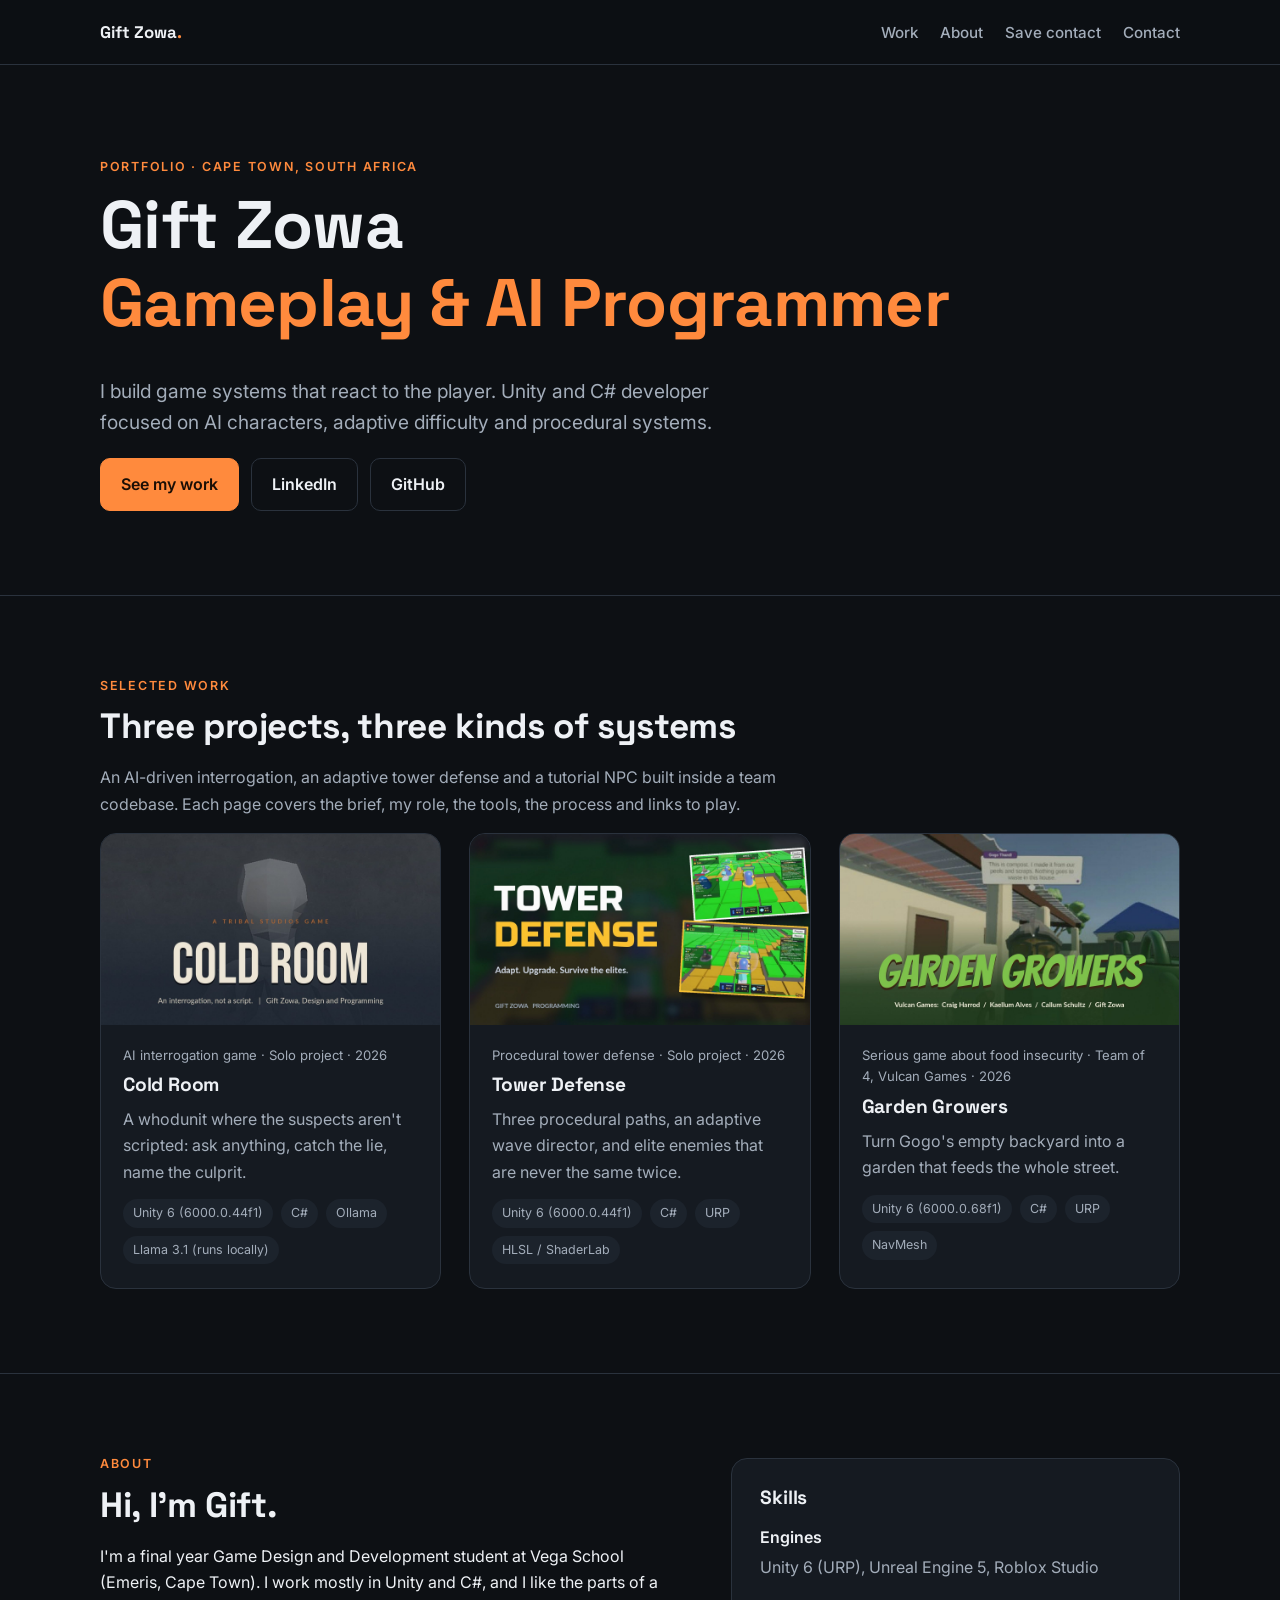
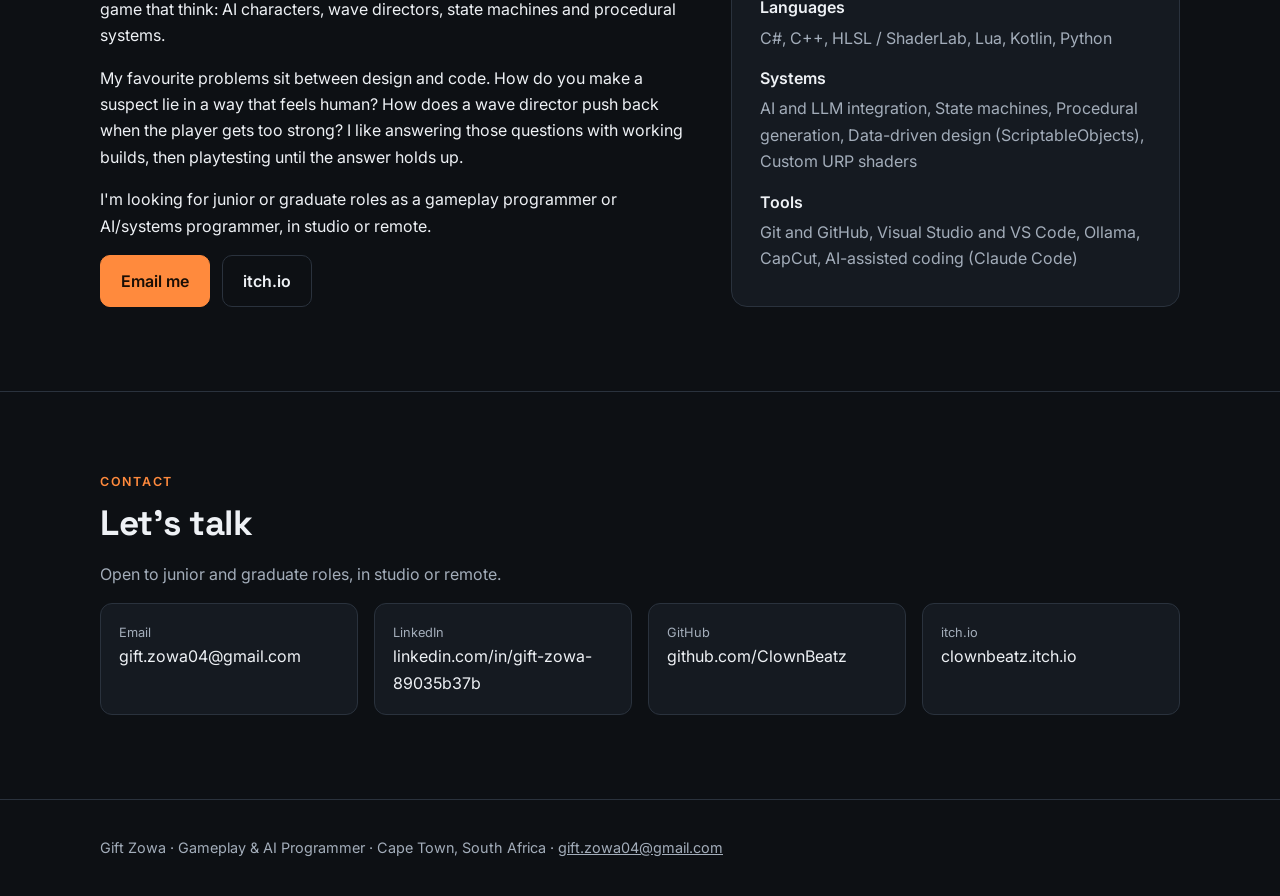
==== index.html @ 1ad2799b "Initial commit" ====
<!doctype html><html lang="en"><head><meta charset="utf-8"><meta name="viewport" content="width=device-width,initial-scale=1">
<title>Gift Zowa | Gameplay &amp; AI Programmer</title><meta name="description" content="Portfolio of Gift Zowa, a gameplay and AI programmer from Cape Town. Unity, C#, AI characters and procedural systems.">
<meta property="og:title" content="Gift Zowa | Gameplay &amp; AI Programmer"><meta property="og:description" content="Portfolio of Gift Zowa, a gameplay and AI programmer from Cape Town. Unity, C#, AI characters and procedural systems.">
<meta property="og:image" content="https://clownbeatz.github.io/assets/img/og.jpg"><meta name="theme-color" content="#0d1014">
<link rel="icon" href="assets/img/favicon.png"><link rel="preconnect" href="https://fonts.googleapis.com"><link rel="preconnect" href="https://fonts.gstatic.com" crossorigin><link href="https://fonts.googleapis.com/css2?family=Inter:wght@400;500;600&family=Space+Grotesk:wght@500;700&display=swap" rel="stylesheet"><link rel="stylesheet" href="assets/style.css"></head><body>
<header class="nav"><div class="wrap"><a class="brand" href="index.html">Gift Zowa<span>.</span></a>
<nav><a href="index.html#work">Work</a><a href="index.html#about">About</a><a class="hide-s" href="assets/Gift_Zowa_Contact.vcf">Save contact</a><a href="index.html#contact">Contact</a></nav></div></header><main>
<section class="hero"><div class="wrap"><div class="eyebrow">Portfolio &middot; Cape Town, South Africa</div>
<h1>Gift Zowa<span class="role">Gameplay &amp; AI Programmer</span></h1>
<p class="lead">I build game systems that react to the player. Unity and C# developer focused on AI characters, adaptive difficulty and procedural systems.</p>
<div class="btns"><a class="btn primary" href="#work">See my work</a><a class="btn" href="https://www.linkedin.com/in/gift-zowa-89035b37b" target="_blank" rel="noopener">LinkedIn</a><a class="btn" href="https://github.com/ClownBeatz" target="_blank" rel="noopener">GitHub</a></div></div></section>
<section id="work"><div class="wrap"><div class="eyebrow">Selected work</div><h2>Three projects, three kinds of systems</h2>
<p class="muted" style="max-width:700px">An AI-driven interrogation, an adaptive tower defense and a tutorial NPC built inside a team codebase. Each page covers the brief, my role, the tools, the process and links to play.</p>
<div class="cards"><a class="card" href="projects/cold-room.html"><img src="assets/img/cold-room-cover.jpg" alt="Cold Room key art" loading="lazy">
<div class="body"><div class="meta">AI interrogation game &middot; Solo project &middot; 2026</div><h3>Cold Room</h3><p>A whodunit where the suspects aren&#x27;t scripted: ask anything, catch the lie, name the culprit.</p><ul class="tags"><li>Unity 6 (6000.0.44f1)</li><li>C#</li><li>Ollama</li><li>Llama 3.1 (runs locally)</li></ul></div></a><a class="card" href="projects/tower-defense.html"><img src="assets/img/tower-defense-cover.jpg" alt="Tower Defense key art" loading="lazy">
<div class="body"><div class="meta">Procedural tower defense &middot; Solo project &middot; 2026</div><h3>Tower Defense</h3><p>Three procedural paths, an adaptive wave director, and elite enemies that are never the same twice.</p><ul class="tags"><li>Unity 6 (6000.0.44f1)</li><li>C#</li><li>URP</li><li>HLSL / ShaderLab</li></ul></div></a><a class="card" href="projects/garden-growers.html"><img src="assets/img/garden-growers-cover.jpg" alt="Garden Growers key art" loading="lazy">
<div class="body"><div class="meta">Serious game about food insecurity &middot; Team of 4, Vulcan Games &middot; 2026</div><h3>Garden Growers</h3><p>Turn Gogo&#x27;s empty backyard into a garden that feeds the whole street.</p><ul class="tags"><li>Unity 6 (6000.0.68f1)</li><li>C#</li><li>URP</li><li>NavMesh</li></ul></div></a></div></div></section>
<section id="about"><div class="wrap about"><div><div class="eyebrow">About</div><h2>Hi, I'm Gift.</h2><p>I&#x27;m a final year Game Design and Development student at Vega School (Emeris, Cape Town). I work mostly in Unity and C#, and I like the parts of a game that think: AI characters, wave directors, state machines and procedural systems.</p><p>My favourite problems sit between design and code. How do you make a suspect lie in a way that feels human? How does a wave director push back when the player gets too strong? I like answering those questions with working builds, then playtesting until the answer holds up.</p><p>I&#x27;m looking for junior or graduate roles as a gameplay programmer or AI/systems programmer, in studio or remote.</p>
<div class="btns"><a class="btn primary" href="mailto:gift.zowa04@gmail.com">Email me</a><a class="btn" href="https://clownbeatz.itch.io" target="_blank" rel="noopener">itch.io</a></div></div>
<div class="skills block"><h3>Skills</h3><dl><dt>Engines</dt><dd>Unity 6 (URP), Unreal Engine 5, Roblox Studio</dd><dt>Languages</dt><dd>C#, C++, HLSL / ShaderLab, Lua, Kotlin, Python</dd><dt>Systems</dt><dd>AI and LLM integration, State machines, Procedural generation, Data-driven design (ScriptableObjects), Custom URP shaders</dd><dt>Tools</dt><dd>Git and GitHub, Visual Studio and VS Code, Ollama, CapCut, AI-assisted coding (Claude Code)</dd></dl></div></div></section>
<section id="contact"><div class="wrap"><div class="eyebrow">Contact</div><h2>Let's talk</h2>
<p class="muted">Open to junior and graduate roles, in studio or remote.</p>
<div class="contact-grid"><a href="mailto:gift.zowa04@gmail.com"><small>Email</small>gift.zowa04@gmail.com</a>
<a href="https://www.linkedin.com/in/gift-zowa-89035b37b" target="_blank" rel="noopener"><small>LinkedIn</small>linkedin.com/in/gift-zowa-89035b37b</a>
<a href="https://github.com/ClownBeatz" target="_blank" rel="noopener"><small>GitHub</small>github.com/ClownBeatz</a>
<a href="https://clownbeatz.itch.io" target="_blank" rel="noopener"><small>itch.io</small>clownbeatz.itch.io</a></div></div></section>
</main><footer><div class="wrap">Gift Zowa &middot; Gameplay &amp; AI Programmer &middot; Cape Town, South Africa &middot;
<a href="mailto:gift.zowa04@gmail.com">gift.zowa04@gmail.com</a></div></footer></body></html>
---- assets/style.css ----
:root{--bg:#0d1014;--surface:#151a21;--surface2:#1c232c;--line:#2a323d;--text:#eef1f5;--muted:#a3adba;--accent:#ff8a3d;--accent-ink:#1a0e05;--max:1120px}
*{box-sizing:border-box}html{scroll-behavior:smooth}
body{margin:0;background:var(--bg);color:var(--text);font:16px/1.65 Inter,system-ui,sans-serif;-webkit-font-smoothing:antialiased}
img{max-width:100%;display:block}a{color:inherit}
.wrap{max-width:var(--max);margin:0 auto;padding:0 20px}
h1,h2,h3{font-family:"Space Grotesk",Inter,sans-serif;line-height:1.15;margin:0 0 .5em;letter-spacing:-.01em}
h1{font-size:clamp(2.4rem,6vw,4.2rem)}h2{font-size:clamp(1.6rem,3.2vw,2.2rem)}h3{font-size:1.2rem}
p{margin:0 0 1em}.muted{color:var(--muted)}
.eyebrow{font:600 .78rem/1 Inter,sans-serif;letter-spacing:.14em;text-transform:uppercase;color:var(--accent);margin-bottom:14px}
header.nav{position:sticky;top:0;z-index:10;background:rgba(13,16,20,.86);backdrop-filter:blur(10px);border-bottom:1px solid var(--line)}
header.nav .wrap{display:flex;align-items:center;justify-content:space-between;height:64px}
.brand{font:700 1.05rem "Space Grotesk",sans-serif;text-decoration:none}.brand span{color:var(--accent)}
nav a{text-decoration:none;color:var(--muted);margin-left:22px;font-weight:500;font-size:.95rem}nav a:hover{color:var(--text)}
.btn{display:inline-flex;align-items:center;gap:8px;padding:12px 20px;border-radius:10px;font-weight:600;text-decoration:none;border:1px solid var(--line);transition:.15s}
.btn.primary{background:var(--accent);color:var(--accent-ink);border-color:var(--accent)}.btn.primary:hover{filter:brightness(1.08)}
.btn:hover{border-color:var(--muted)}.btns{display:flex;flex-wrap:wrap;gap:12px}
section{padding:84px 0}section+section{border-top:1px solid var(--line)}
.hero{padding:96px 0 84px}.hero p.lead{font-size:1.2rem;color:var(--muted);max-width:640px}
.hero h1 .role{display:block;color:var(--accent)}
.cards{display:grid;gap:28px;grid-template-columns:repeat(auto-fit,minmax(300px,1fr))}
.card{background:var(--surface);border:1px solid var(--line);border-radius:16px;overflow:hidden;text-decoration:none;display:flex;flex-direction:column;transition:.2s}
.card:hover{transform:translateY(-4px);border-color:#3b4553}
.card img{aspect-ratio:16/9;object-fit:cover}.card .body{padding:20px 22px 24px}
.card .meta{font-size:.82rem;color:var(--muted);margin-bottom:8px}.card p{color:var(--muted);margin:0}
.tags{display:flex;flex-wrap:wrap;gap:8px;margin:14px 0 0;padding:0;list-style:none}
.tags li{font-size:.78rem;padding:4px 10px;border-radius:999px;background:var(--surface2);color:var(--muted)}
.about{display:grid;gap:48px;grid-template-columns:1.3fr 1fr}
.skills dl{margin:0}.skills dt{font-weight:600;margin-top:14px}.skills dd{margin:4px 0 0;color:var(--muted)}
.contact-grid{display:grid;gap:16px;grid-template-columns:repeat(auto-fit,minmax(220px,1fr))}
.contact-grid a{background:var(--surface);border:1px solid var(--line);border-radius:12px;padding:18px;text-decoration:none}
.contact-grid a small{display:block;color:var(--muted);font-size:.8rem}
footer{padding:36px 0;color:var(--muted);font-size:.9rem;border-top:1px solid var(--line)}
/* project page */
.p-hero{padding:56px 0 40px}.p-hero .pitch{font-size:1.25rem;color:var(--muted);max-width:760px}
.p-top{display:grid;gap:40px;grid-template-columns:360px 1fr;align-items:start}
.poster{border-radius:14px;border:1px solid var(--line)}
.facts{display:grid;gap:14px 28px;grid-template-columns:repeat(auto-fit,minmax(170px,1fr));margin:24px 0}
.facts div small{display:block;color:var(--muted);font-size:.78rem;text-transform:uppercase;letter-spacing:.08em}
.video{position:relative;aspect-ratio:16/9;border-radius:14px;overflow:hidden;border:1px solid var(--line);background:#000}
.video iframe{position:absolute;inset:0;width:100%;height:100%;border:0}
.cols{display:grid;gap:40px;grid-template-columns:1fr 1fr}
.block{background:var(--surface);border:1px solid var(--line);border-radius:16px;padding:28px}
.block ul{margin:0;padding-left:20px}.block li{margin-bottom:8px}
.gallery{display:grid;gap:16px;grid-template-columns:repeat(auto-fit,minmax(300px,1fr))}
.gallery.g2{grid-template-columns:repeat(2,1fr)}@media (max-width:700px){.gallery.g2{grid-template-columns:1fr}}
figure{margin:0}figure img{border-radius:12px;border:1px solid var(--line)}figcaption{color:var(--muted);font-size:.88rem;margin-top:8px}
.process figure{margin-bottom:28px}
.next{display:flex;justify-content:space-between;gap:16px;flex-wrap:wrap}
.crumb{color:var(--muted);text-decoration:none;font-size:.9rem}
@media (max-width:860px){.about,.cols,.p-top{grid-template-columns:1fr}.p-top .poster{max-width:360px}nav a{margin-left:14px}section{padding:60px 0}}
@media (max-width:520px){nav a.hide-s{display:none}}
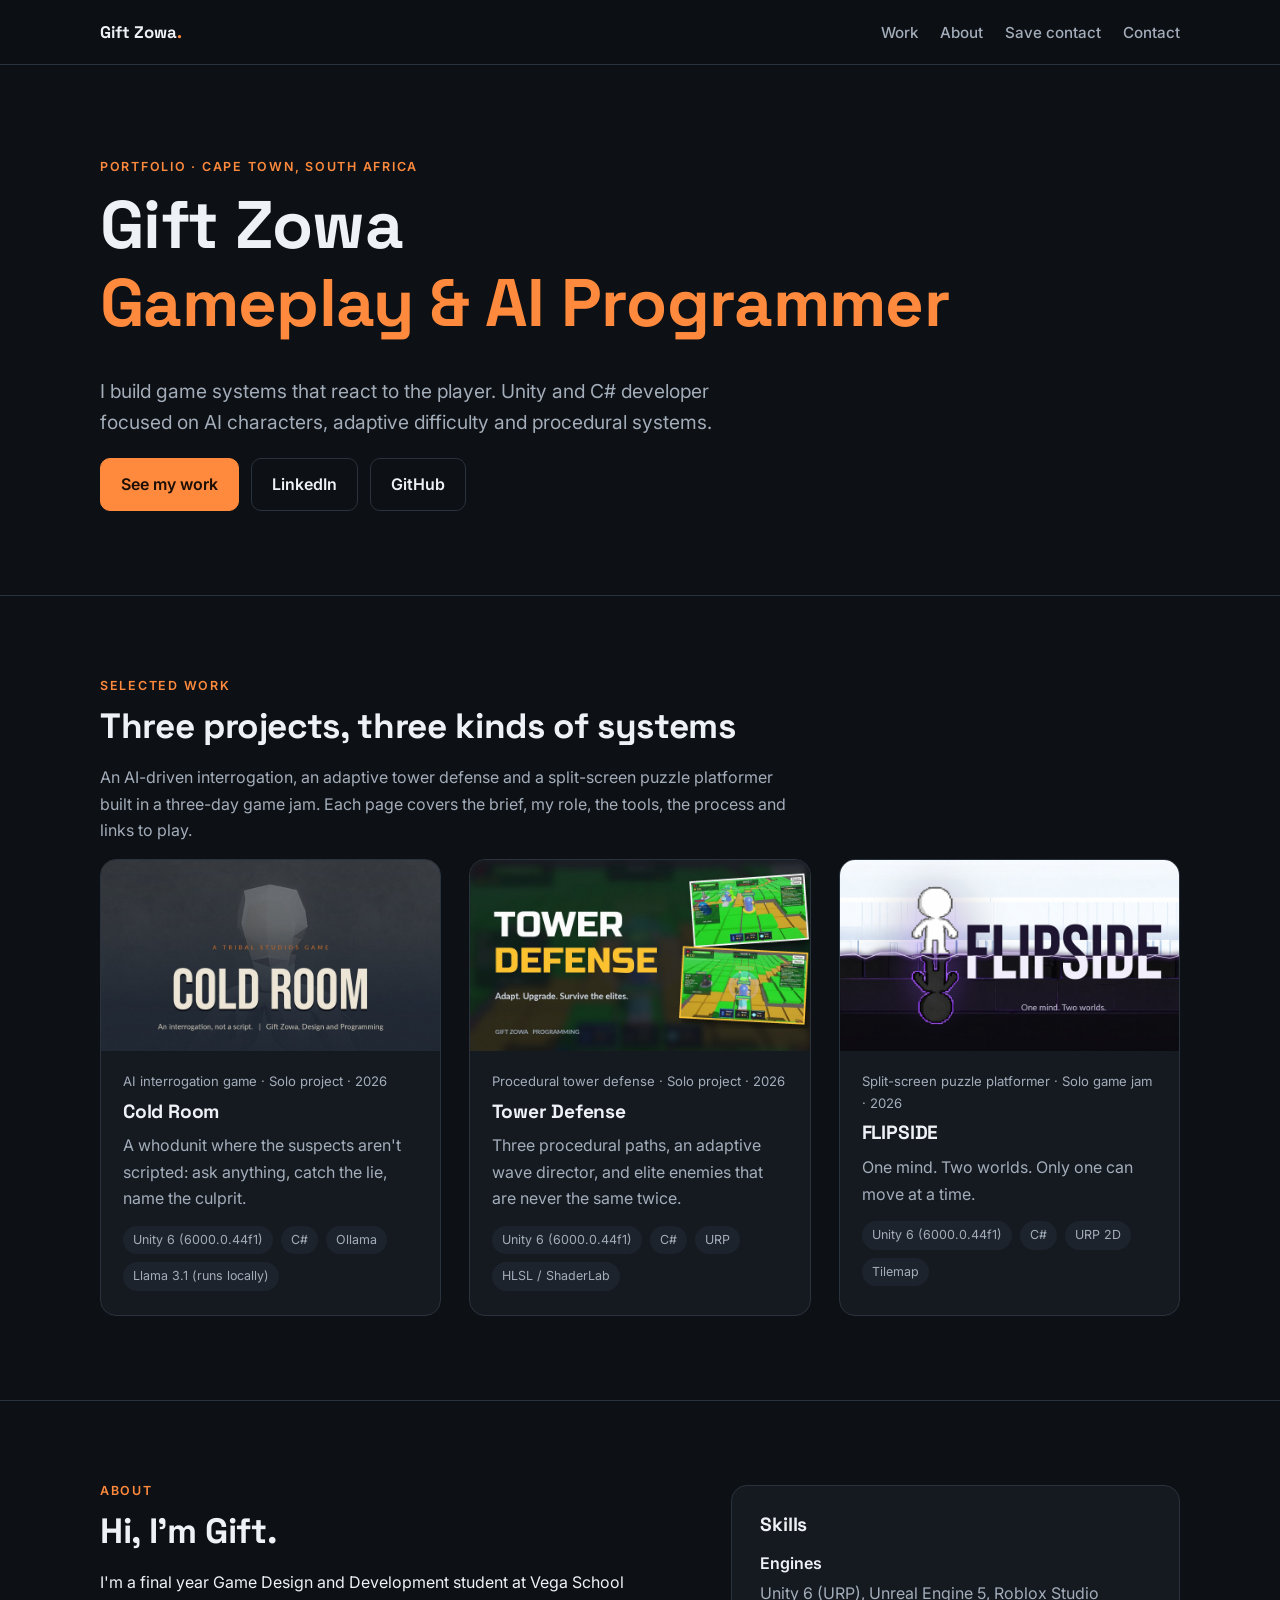
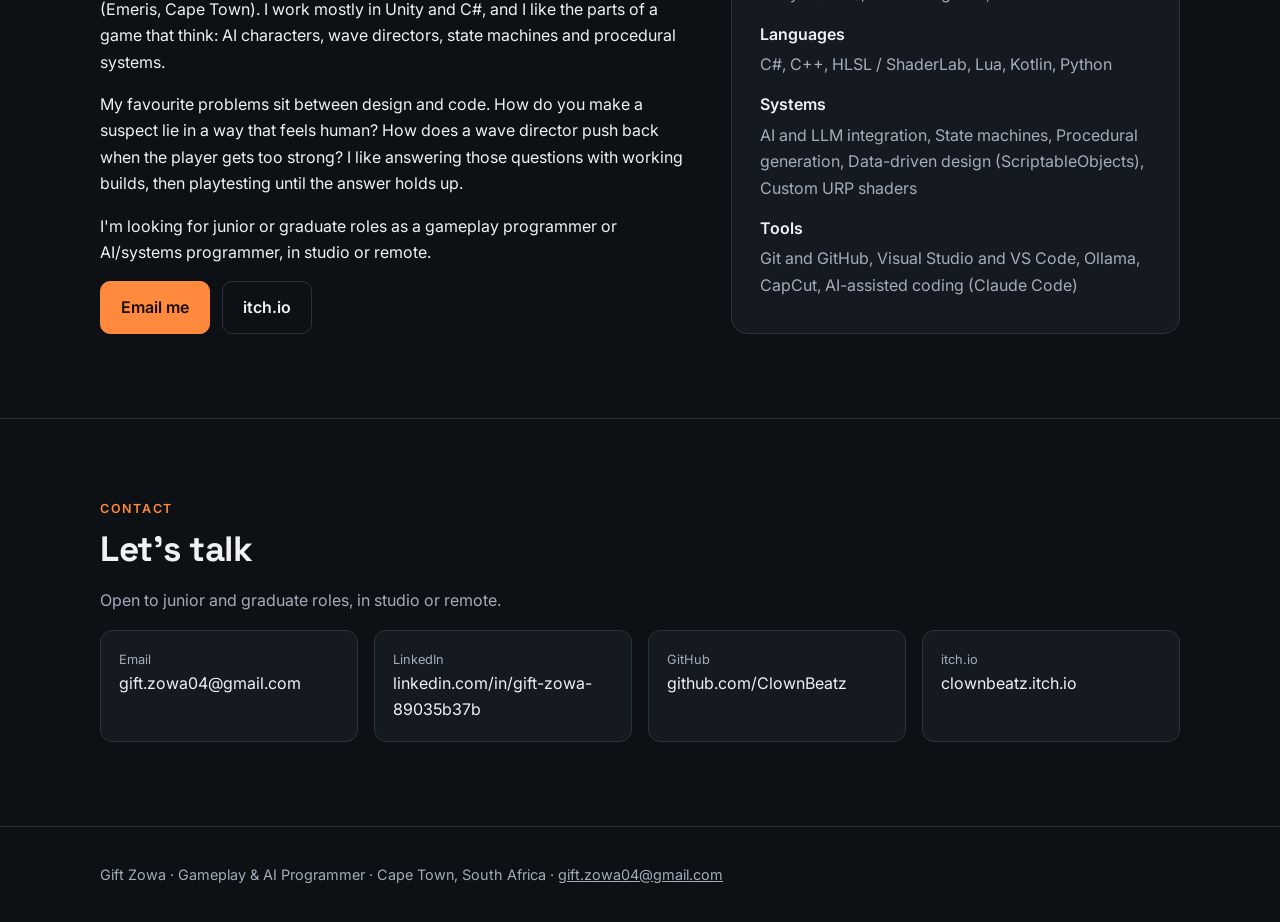
==== commit fc42e4c0: "Swap Garden Growers for FLIPSIDE" ====
--- a/index.html
+++ b/index.html
@@ -10,11 +10,11 @@
 <p class="lead">I build game systems that react to the player. Unity and C# developer focused on AI characters, adaptive difficulty and procedural systems.</p>
 <div class="btns"><a class="btn primary" href="#work">See my work</a><a class="btn" href="https://www.linkedin.com/in/gift-zowa-89035b37b" target="_blank" rel="noopener">LinkedIn</a><a class="btn" href="https://github.com/ClownBeatz" target="_blank" rel="noopener">GitHub</a></div></div></section>
 <section id="work"><div class="wrap"><div class="eyebrow">Selected work</div><h2>Three projects, three kinds of systems</h2>
-<p class="muted" style="max-width:700px">An AI-driven interrogation, an adaptive tower defense and a tutorial NPC built inside a team codebase. Each page covers the brief, my role, the tools, the process and links to play.</p>
+<p class="muted" style="max-width:700px">An AI-driven interrogation, an adaptive tower defense and a split-screen puzzle platformer built in a three-day game jam. Each page covers the brief, my role, the tools, the process and links to play.</p>
 <div class="cards"><a class="card" href="projects/cold-room.html"><img src="assets/img/cold-room-cover.jpg" alt="Cold Room key art" loading="lazy">
 <div class="body"><div class="meta">AI interrogation game &middot; Solo project &middot; 2026</div><h3>Cold Room</h3><p>A whodunit where the suspects aren&#x27;t scripted: ask anything, catch the lie, name the culprit.</p><ul class="tags"><li>Unity 6 (6000.0.44f1)</li><li>C#</li><li>Ollama</li><li>Llama 3.1 (runs locally)</li></ul></div></a><a class="card" href="projects/tower-defense.html"><img src="assets/img/tower-defense-cover.jpg" alt="Tower Defense key art" loading="lazy">
-<div class="body"><div class="meta">Procedural tower defense &middot; Solo project &middot; 2026</div><h3>Tower Defense</h3><p>Three procedural paths, an adaptive wave director, and elite enemies that are never the same twice.</p><ul class="tags"><li>Unity 6 (6000.0.44f1)</li><li>C#</li><li>URP</li><li>HLSL / ShaderLab</li></ul></div></a><a class="card" href="projects/garden-growers.html"><img src="assets/img/garden-growers-cover.jpg" alt="Garden Growers key art" loading="lazy">
-<div class="body"><div class="meta">Serious game about food insecurity &middot; Team of 4, Vulcan Games &middot; 2026</div><h3>Garden Growers</h3><p>Turn Gogo&#x27;s empty backyard into a garden that feeds the whole street.</p><ul class="tags"><li>Unity 6 (6000.0.68f1)</li><li>C#</li><li>URP</li><li>NavMesh</li></ul></div></a></div></div></section>
+<div class="body"><div class="meta">Procedural tower defense &middot; Solo project &middot; 2026</div><h3>Tower Defense</h3><p>Three procedural paths, an adaptive wave director, and elite enemies that are never the same twice.</p><ul class="tags"><li>Unity 6 (6000.0.44f1)</li><li>C#</li><li>URP</li><li>HLSL / ShaderLab</li></ul></div></a><a class="card" href="projects/flipside.html"><img src="assets/img/flipside-cover.jpg" alt="FLIPSIDE key art" loading="lazy">
+<div class="body"><div class="meta">Split-screen puzzle platformer &middot; Solo game jam &middot; 2026</div><h3>FLIPSIDE</h3><p>One mind. Two worlds. Only one can move at a time.</p><ul class="tags"><li>Unity 6 (6000.0.44f1)</li><li>C#</li><li>URP 2D</li><li>Tilemap</li></ul></div></a></div></div></section>
 <section id="about"><div class="wrap about"><div><div class="eyebrow">About</div><h2>Hi, I'm Gift.</h2><p>I&#x27;m a final year Game Design and Development student at Vega School (Emeris, Cape Town). I work mostly in Unity and C#, and I like the parts of a game that think: AI characters, wave directors, state machines and procedural systems.</p><p>My favourite problems sit between design and code. How do you make a suspect lie in a way that feels human? How does a wave director push back when the player gets too strong? I like answering those questions with working builds, then playtesting until the answer holds up.</p><p>I&#x27;m looking for junior or graduate roles as a gameplay programmer or AI/systems programmer, in studio or remote.</p>
 <div class="btns"><a class="btn primary" href="mailto:gift.zowa04@gmail.com">Email me</a><a class="btn" href="https://clownbeatz.itch.io" target="_blank" rel="noopener">itch.io</a></div></div>
 <div class="skills block"><h3>Skills</h3><dl><dt>Engines</dt><dd>Unity 6 (URP), Unreal Engine 5, Roblox Studio</dd><dt>Languages</dt><dd>C#, C++, HLSL / ShaderLab, Lua, Kotlin, Python</dd><dt>Systems</dt><dd>AI and LLM integration, State machines, Procedural generation, Data-driven design (ScriptableObjects), Custom URP shaders</dd><dt>Tools</dt><dd>Git and GitHub, Visual Studio and VS Code, Ollama, CapCut, AI-assisted coding (Claude Code)</dd></dl></div></div></section>
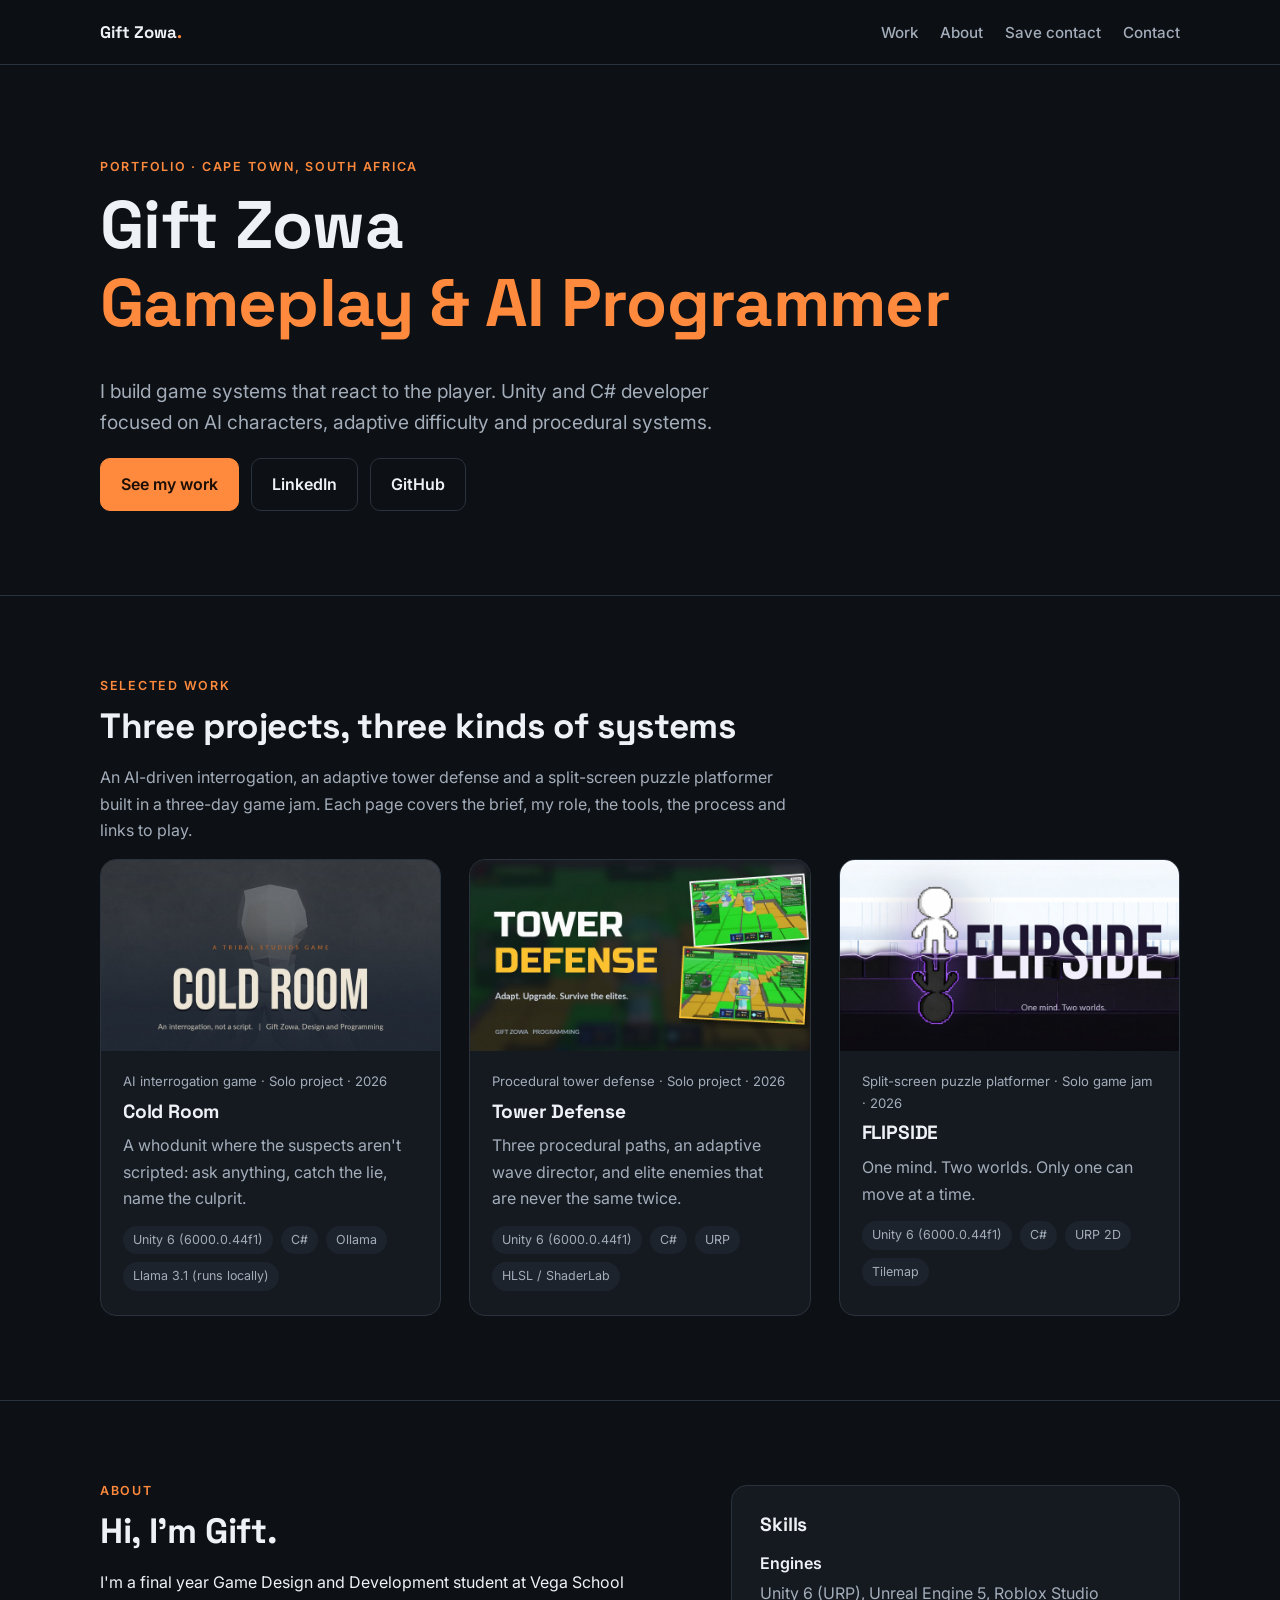
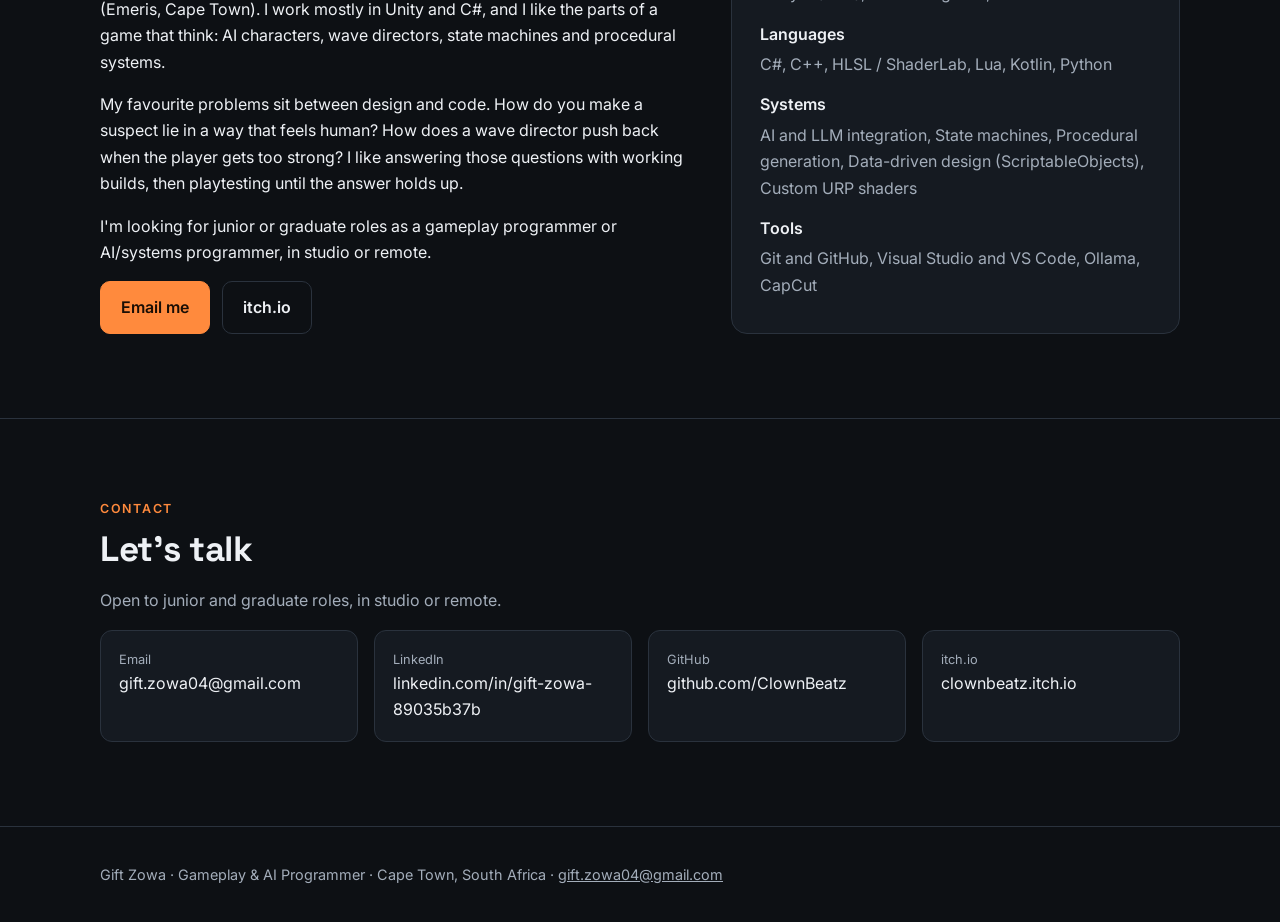
==== commit 4e032d5b: "Remove AI tool notes for rewrite" ====
--- a/index.html
+++ b/index.html
@@ -17,7 +17,7 @@
 <div class="body"><div class="meta">Split-screen puzzle platformer &middot; Solo game jam &middot; 2026</div><h3>FLIPSIDE</h3><p>One mind. Two worlds. Only one can move at a time.</p><ul class="tags"><li>Unity 6 (6000.0.44f1)</li><li>C#</li><li>URP 2D</li><li>Tilemap</li></ul></div></a></div></div></section>
 <section id="about"><div class="wrap about"><div><div class="eyebrow">About</div><h2>Hi, I'm Gift.</h2><p>I&#x27;m a final year Game Design and Development student at Vega School (Emeris, Cape Town). I work mostly in Unity and C#, and I like the parts of a game that think: AI characters, wave directors, state machines and procedural systems.</p><p>My favourite problems sit between design and code. How do you make a suspect lie in a way that feels human? How does a wave director push back when the player gets too strong? I like answering those questions with working builds, then playtesting until the answer holds up.</p><p>I&#x27;m looking for junior or graduate roles as a gameplay programmer or AI/systems programmer, in studio or remote.</p>
 <div class="btns"><a class="btn primary" href="mailto:gift.zowa04@gmail.com">Email me</a><a class="btn" href="https://clownbeatz.itch.io" target="_blank" rel="noopener">itch.io</a></div></div>
-<div class="skills block"><h3>Skills</h3><dl><dt>Engines</dt><dd>Unity 6 (URP), Unreal Engine 5, Roblox Studio</dd><dt>Languages</dt><dd>C#, C++, HLSL / ShaderLab, Lua, Kotlin, Python</dd><dt>Systems</dt><dd>AI and LLM integration, State machines, Procedural generation, Data-driven design (ScriptableObjects), Custom URP shaders</dd><dt>Tools</dt><dd>Git and GitHub, Visual Studio and VS Code, Ollama, CapCut, AI-assisted coding (Claude Code)</dd></dl></div></div></section>
+<div class="skills block"><h3>Skills</h3><dl><dt>Engines</dt><dd>Unity 6 (URP), Unreal Engine 5, Roblox Studio</dd><dt>Languages</dt><dd>C#, C++, HLSL / ShaderLab, Lua, Kotlin, Python</dd><dt>Systems</dt><dd>AI and LLM integration, State machines, Procedural generation, Data-driven design (ScriptableObjects), Custom URP shaders</dd><dt>Tools</dt><dd>Git and GitHub, Visual Studio and VS Code, Ollama, CapCut</dd></dl></div></div></section>
 <section id="contact"><div class="wrap"><div class="eyebrow">Contact</div><h2>Let's talk</h2>
 <p class="muted">Open to junior and graduate roles, in studio or remote.</p>
 <div class="contact-grid"><a href="mailto:gift.zowa04@gmail.com"><small>Email</small>gift.zowa04@gmail.com</a>
